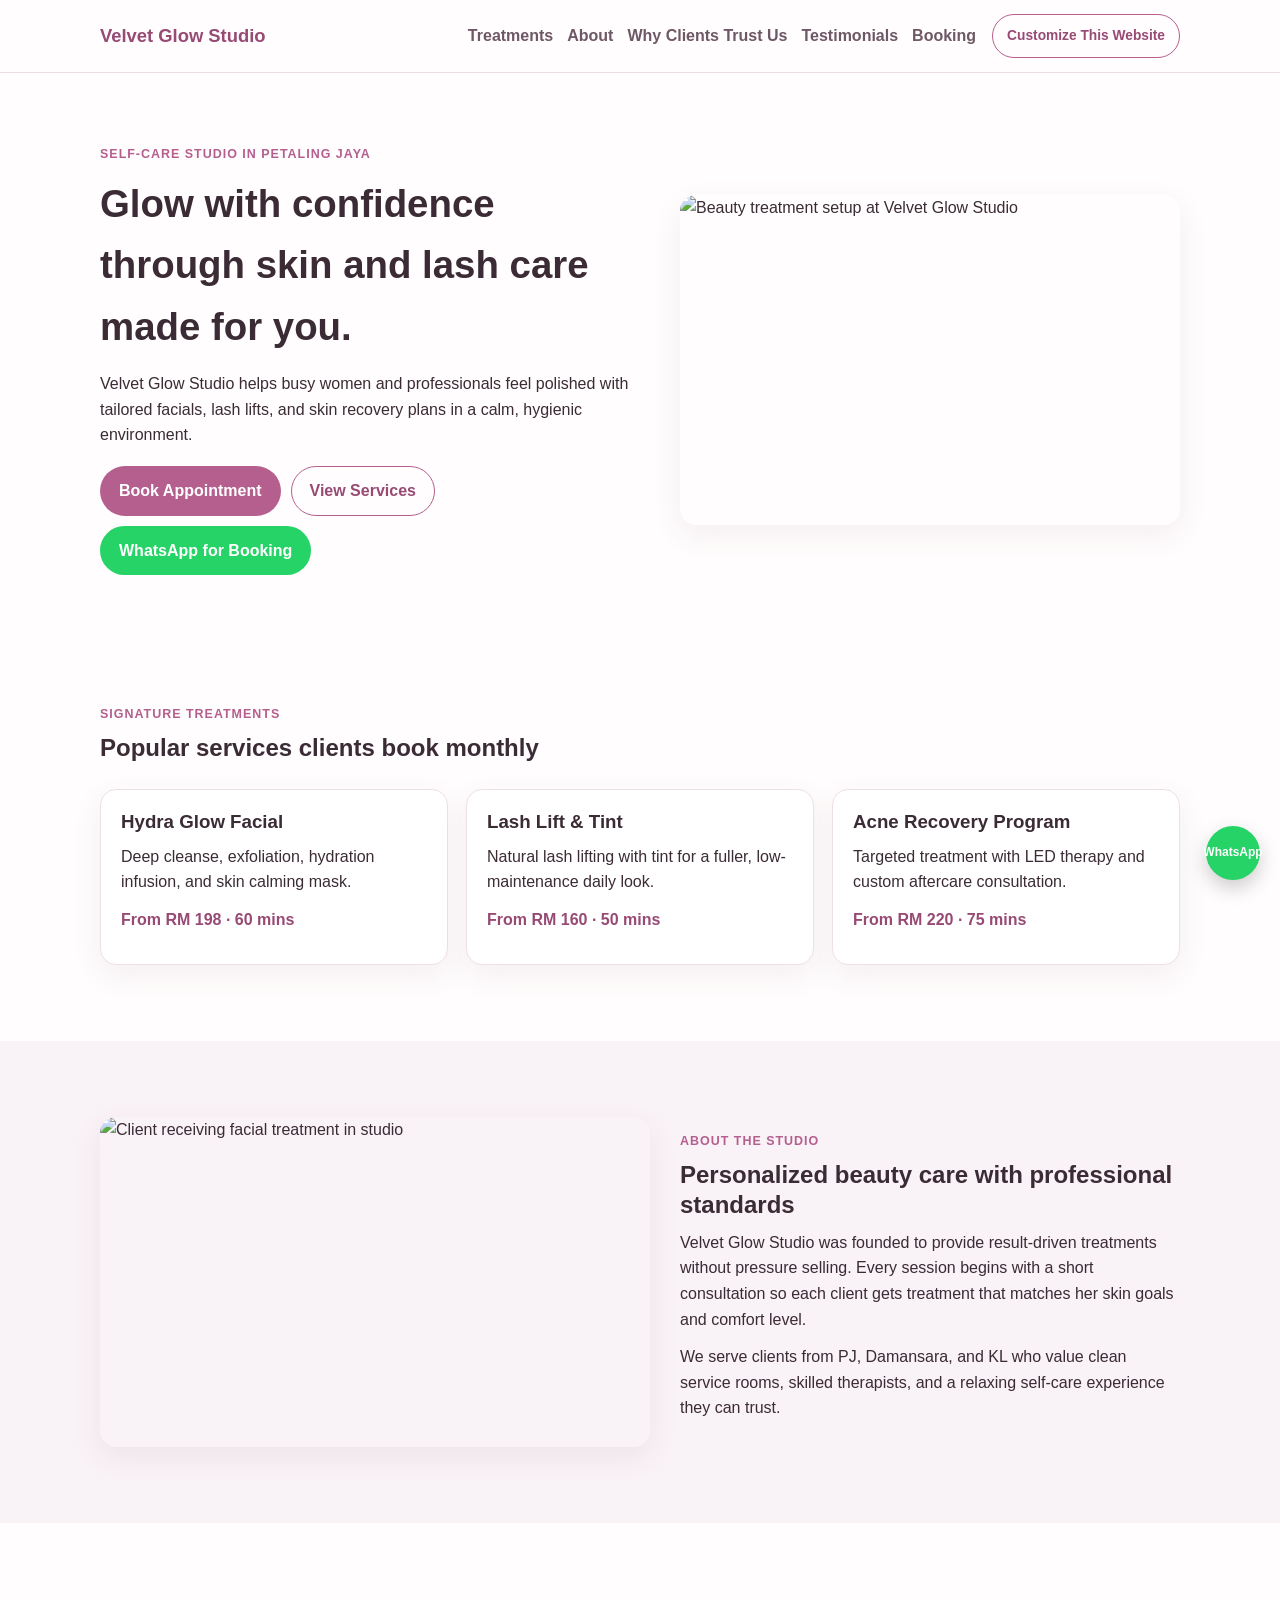
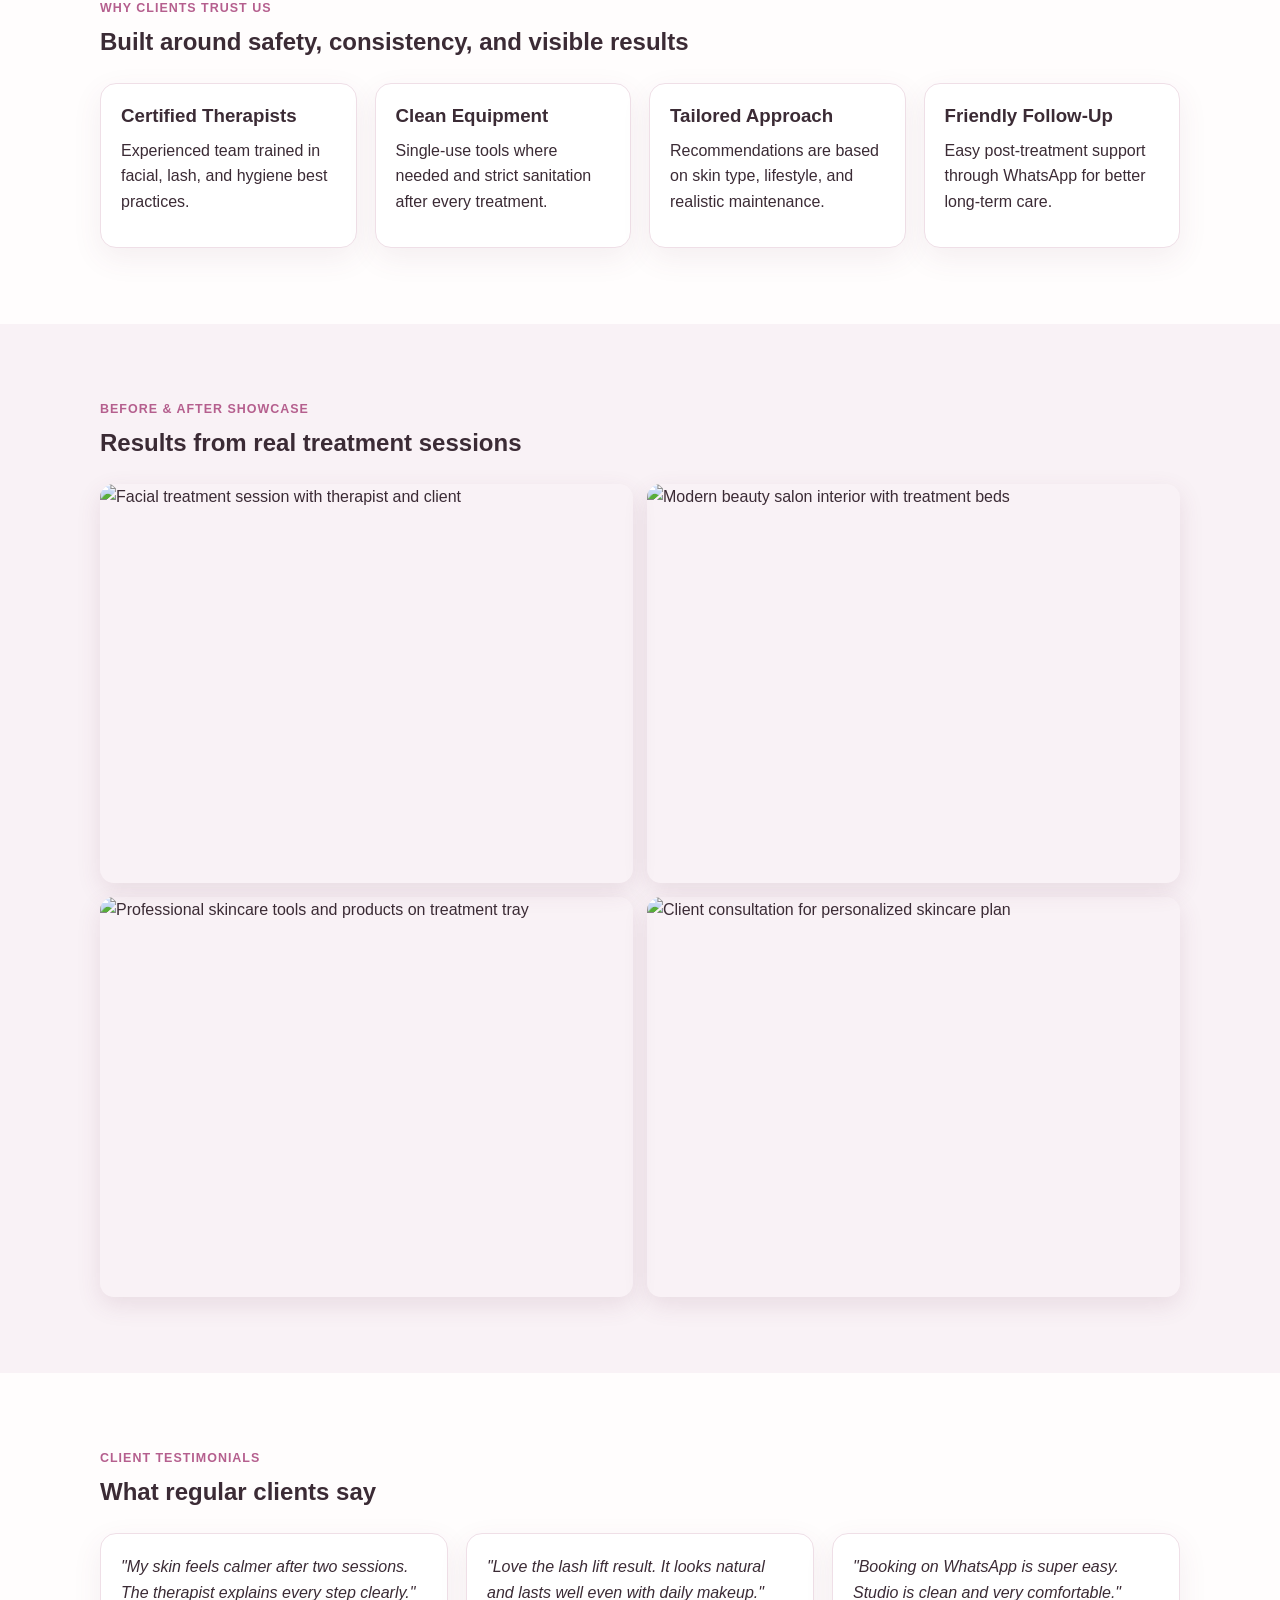
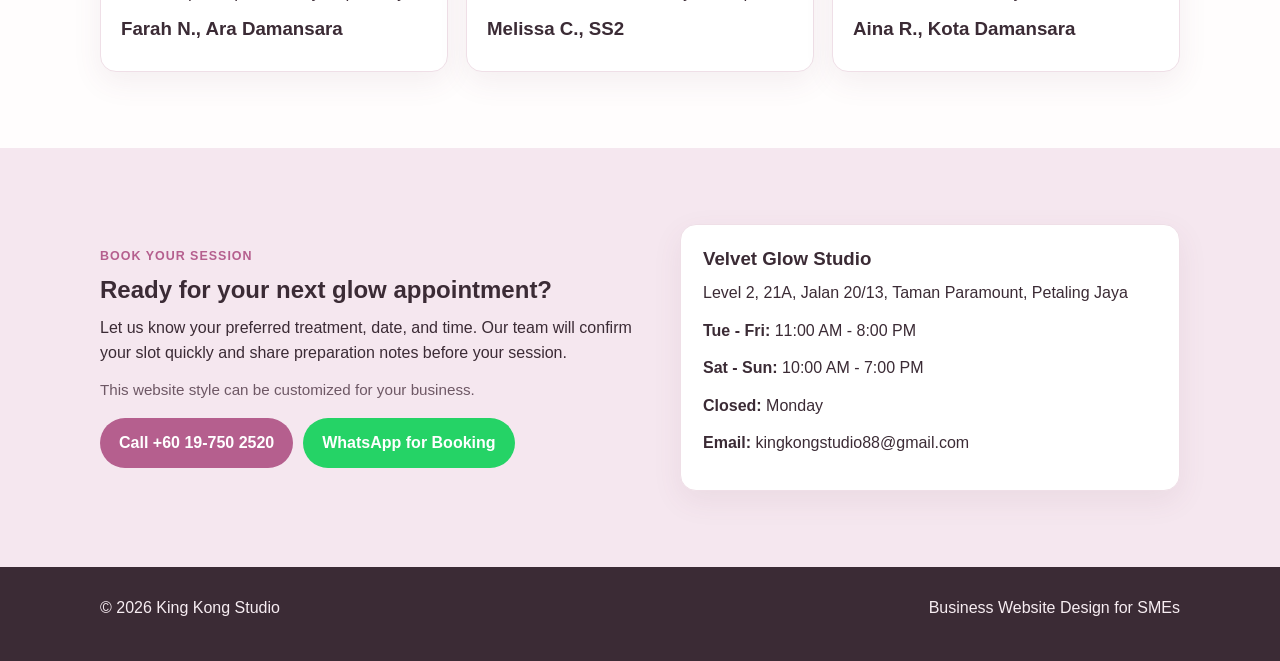
==== beauty-salon-demo/index.html @ 2377748d "Add files via upload" ====
<!doctype html>
<html lang="en">
  <head>
    <meta charset="UTF-8" />
    <meta name="viewport" content="width=device-width, initial-scale=1.0" />
    <title>Velvet Glow Studio | Beauty & Skin Care in Petaling Jaya</title>
    <meta
      name="description"
      content="Velvet Glow Studio offers professional facials, lash services, and skin treatments in Petaling Jaya. Book appointment or WhatsApp for booking."
    />
    <link rel="stylesheet" href="style.css" />
  </head>
  <body>
    <!-- Replace with real business name -->
    <header class="site-header">
      <div class="container header-inner">
        <a class="logo" href="#top" aria-label="Velvet Glow Studio home">Velvet Glow Studio</a>
        <button class="nav-toggle" aria-label="Toggle navigation" aria-expanded="false">Menu</button>
        <nav class="main-nav" aria-label="Main navigation">
          <a href="#services">Treatments</a>
          <a href="#about">About</a>
          <a href="#trust">Why Clients Trust Us</a>
          <a href="#testimonials">Testimonials</a>
          <a href="#booking">Booking</a>
        </nav>
        <a class="btn btn-outline desktop-cta header-customize" href="#booking">Customize This Website</a>
      </div>
    </header>

    <main id="top">
      <section class="hero">
        <div class="container hero-grid">
          <div>
            <p class="eyebrow">Self-Care Studio in Petaling Jaya</p>
            <h1>Glow with confidence through skin and lash care made for you.</h1>
            <p>
              Velvet Glow Studio helps busy women and professionals feel polished with tailored
              facials, lash lifts, and skin recovery plans in a calm, hygienic environment.
            </p>
            <div class="hero-actions">
              <a class="btn btn-primary" href="#booking">Book Appointment</a>
              <a class="btn btn-outline" href="#services">View Services</a>
              <!-- Replace with real WhatsApp number -->
              <a
                class="btn btn-whatsapp"
                href="https://wa.me/60197502520"
                target="_blank"
                rel="noopener noreferrer"
                >WhatsApp for Booking</a
              >
            </div>
          </div>
          <div class="hero-image">
            <!-- Replace with your real hero salon image -->
            <img src="https://images.unsplash.com/photo-1552693673-1bf958298935?auto=format&fit=crop&w=1200&q=80" alt="Beauty treatment setup at Velvet Glow Studio" />
          </div>
        </div>
      </section>

      <section class="section" id="services">
        <div class="container">
          <div class="section-head">
            <p class="eyebrow">Signature Treatments</p>
            <h2>Popular services clients book monthly</h2>
          </div>
          <div class="card-grid three-cols">
            <article class="card">
              <h3>Hydra Glow Facial</h3>
              <p>Deep cleanse, exfoliation, hydration infusion, and skin calming mask.</p>
              <p class="meta">From RM 198 · 60 mins</p>
            </article>
            <article class="card">
              <h3>Lash Lift & Tint</h3>
              <p>Natural lash lifting with tint for a fuller, low-maintenance daily look.</p>
              <p class="meta">From RM 160 · 50 mins</p>
            </article>
            <article class="card">
              <h3>Acne Recovery Program</h3>
              <p>Targeted treatment with LED therapy and custom aftercare consultation.</p>
              <p class="meta">From RM 220 · 75 mins</p>
            </article>
          </div>
        </div>
      </section>

      <section class="section alt-bg" id="about">
        <div class="container split">
          <div class="image-frame">
            <!-- Replace with your real team/studio image -->
            <img src="https://images.unsplash.com/photo-1522337360788-8b13dee7a37e?auto=format&fit=crop&w=1200&q=80" alt="Client receiving facial treatment in studio" />
          </div>
          <div>
            <p class="eyebrow">About The Studio</p>
            <h2>Personalized beauty care with professional standards</h2>
            <p>
              Velvet Glow Studio was founded to provide result-driven treatments without pressure
              selling. Every session begins with a short consultation so each client gets treatment
              that matches her skin goals and comfort level.
            </p>
            <p>
              We serve clients from PJ, Damansara, and KL who value clean service rooms, skilled
              therapists, and a relaxing self-care experience they can trust.
            </p>
          </div>
        </div>
      </section>

      <section class="section" id="trust">
        <div class="container">
          <div class="section-head">
            <p class="eyebrow">Why Clients Trust Us</p>
            <h2>Built around safety, consistency, and visible results</h2>
          </div>
          <div class="card-grid four-cols">
            <article class="card">
              <h3>Certified Therapists</h3>
              <p>Experienced team trained in facial, lash, and hygiene best practices.</p>
            </article>
            <article class="card">
              <h3>Clean Equipment</h3>
              <p>Single-use tools where needed and strict sanitation after every treatment.</p>
            </article>
            <article class="card">
              <h3>Tailored Approach</h3>
              <p>Recommendations are based on skin type, lifestyle, and realistic maintenance.</p>
            </article>
            <article class="card">
              <h3>Friendly Follow-Up</h3>
              <p>Easy post-treatment support through WhatsApp for better long-term care.</p>
            </article>
          </div>
        </div>
      </section>

      <section class="section alt-bg" id="gallery">
        <div class="container">
          <div class="section-head">
            <p class="eyebrow">Before & After Showcase</p>
            <h2>Results from real treatment sessions</h2>
          </div>
          <div class="gallery-grid">
            <!-- Replace with your own beauty salon photos -->
            <img src="https://images.unsplash.com/photo-1519823551278-64ac92734fb1?auto=format&fit=crop&w=1000&q=80" alt="Facial treatment session with therapist and client" />
            <img src="https://images.unsplash.com/photo-1521590832167-7bcbfaa6381f?auto=format&fit=crop&w=1000&q=80" alt="Modern beauty salon interior with treatment beds" />
            <img src="https://images.unsplash.com/photo-1570172619644-dfd03ed5d881?auto=format&fit=crop&w=1000&q=80" alt="Professional skincare tools and products on treatment tray" />
            <img src="https://images.unsplash.com/photo-1560066984-138dadb4c035?auto=format&fit=crop&w=1000&q=80" alt="Client consultation for personalized skincare plan" />
          </div>
        </div>
      </section>

      <section class="section" id="testimonials">
        <div class="container">
          <div class="section-head">
            <p class="eyebrow">Client Testimonials</p>
            <h2>What regular clients say</h2>
          </div>
          <div class="card-grid three-cols">
            <article class="card testimonial">
              <p>"My skin feels calmer after two sessions. The therapist explains every step clearly."</p>
              <h3>Farah N., Ara Damansara</h3>
            </article>
            <article class="card testimonial">
              <p>"Love the lash lift result. It looks natural and lasts well even with daily makeup."</p>
              <h3>Melissa C., SS2</h3>
            </article>
            <article class="card testimonial">
              <p>"Booking on WhatsApp is super easy. Studio is clean and very comfortable."</p>
              <h3>Aina R., Kota Damansara</h3>
            </article>
          </div>
        </div>
      </section>

      <section class="section cta" id="booking">
        <div class="container split">
          <div>
            <!-- CONTACT DETAILS START: phone, WhatsApp, email, address, business hours -->
            <p class="eyebrow">Book Your Session</p>
            <h2>Ready for your next glow appointment?</h2>
            <p>
              Let us know your preferred treatment, date, and time. Our team will confirm your
              slot quickly and share preparation notes before your session.
            </p>
            <p class="customize-note">This website style can be customized for your business.</p>
            <div class="actions">
              <!-- Replace with real phone number -->
              <a class="btn btn-primary" href="tel:+60197502520">Call +60 19-750 2520</a>
              <!-- Replace with real WhatsApp number -->
              <a
                class="btn btn-whatsapp"
                href="https://wa.me/60197502520"
                target="_blank"
                rel="noopener noreferrer"
                >WhatsApp for Booking</a
              >
            </div>
          </div>
          <div class="booking-card">
            <!-- Replace business name, address, opening hours, and email -->
            <h3>Velvet Glow Studio</h3>
            <p>Level 2, 21A, Jalan 20/13, Taman Paramount, Petaling Jaya</p>
            <p><strong>Tue - Fri:</strong> 11:00 AM - 8:00 PM</p>
            <p><strong>Sat - Sun:</strong> 10:00 AM - 7:00 PM</p>
            <p><strong>Closed:</strong> Monday</p>
            <p><strong>Email:</strong> kingkongstudio88@gmail.com</p>
          </div>
          <!-- CONTACT DETAILS END -->
        </div>
      </section>
    </main>

    <footer class="site-footer">
      <div class="container footer-inner">
        <p>&copy; 2026 King Kong Studio</p>
        <p>Business Website Design for SMEs</p>
      </div>
    </footer>

    <a
      class="floating-whatsapp"
      href="https://wa.me/60197502520"
      target="_blank"
      rel="noopener noreferrer"
      aria-label="Contact us on WhatsApp"
      >WhatsApp</a
    >

    <script src="script.js"></script>
  </body>
</html>
---- beauty-salon-demo/style.css ----
:root {
  --bg: #fffdfd;
  --surface: #ffffff;
  --surface-alt: #f9f2f6;
  --text: #3b2b35;
  --muted: #6e5865;
  --primary: #b55f8e;
  --primary-dark: #974a74;
  --accent: #d2a9bf;
  --border: #ecdce4;
  --card-border: #efdfE7;
  --whatsapp: #25d366;
  --whatsapp-dark: #1ca653;
  --cta-bg: #f5e7ef;
  --footer-bg: #3b2b35;
  --footer-text: #f7edf2;
  --radius: 16px;
  --container: 1080px;
  --shadow: 0 10px 30px rgba(113, 61, 88, 0.08);
  --shadow-hover: 0 14px 36px rgba(113, 61, 88, 0.14);
}

* {
  box-sizing: border-box;
}

html {
  scroll-behavior: smooth;
}

body {
  margin: 0;
  font-family: "Trebuchet MS", "Segoe UI", sans-serif;
  color: var(--text);
  background: var(--bg);
  line-height: 1.6;
}

img {
  width: 100%;
  display: block;
  border-radius: var(--radius);
}

a {
  color: inherit;
  text-decoration: none;
}

.container {
  width: min(92%, var(--container));
  margin: 0 auto;
}

.section {
  padding: 76px 0;
}

.alt-bg {
  background: var(--surface-alt);
}

.site-header {
  position: sticky;
  top: 0;
  z-index: 10;
  background: rgba(255, 253, 253, 0.94);
  border-bottom: 1px solid var(--border);
}

.header-inner {
  min-height: 72px;
  display: flex;
  align-items: center;
  gap: 16px;
}

.logo {
  font-weight: 800;
  font-size: 1.15rem;
  color: var(--primary-dark);
}

.main-nav {
  display: flex;
  gap: 14px;
  margin-left: auto;
}

.main-nav a {
  color: var(--muted);
  font-weight: 600;
}

.main-nav a:hover {
  color: var(--primary-dark);
}

.nav-toggle {
  display: none;
}

.btn {
  display: inline-flex;
  align-items: center;
  justify-content: center;
  border-radius: 999px;
  border: 1px solid transparent;
  padding: 11px 18px;
  min-height: 44px;
  font-weight: 700;
  transition: 0.2s ease;
}

.btn:hover {
  transform: translateY(-1px);
}

.btn-primary {
  background: var(--primary);
  color: #fff;
}

.btn-primary:hover {
  background: var(--primary-dark);
}

.btn-outline {
  color: var(--primary-dark);
  border-color: var(--primary);
}

.btn-outline:hover {
  background: rgba(181, 95, 142, 0.1);
}

.header-customize {
  padding: 8px 14px;
  font-size: 0.86rem;
}

.btn-whatsapp {
  background: var(--whatsapp);
  color: #fff;
}

.btn-whatsapp:hover {
  background: var(--whatsapp-dark);
}

.hero {
  padding: 72px 0 54px;
}

.hero-grid,
.split {
  display: grid;
  grid-template-columns: 1.1fr 1fr;
  gap: 30px;
  align-items: center;
}

.hero h1 {
  margin: 0 0 14px;
  font-size: clamp(1.9rem, 3vw, 3rem);
}

.hero-actions {
  margin-top: 18px;
  display: flex;
  flex-wrap: wrap;
  gap: 10px;
}

.hero-image img,
.image-frame img {
  min-height: 330px;
  object-fit: cover;
  box-shadow: var(--shadow);
}

.eyebrow {
  margin: 0 0 8px;
  font-weight: 700;
  text-transform: uppercase;
  letter-spacing: 0.08em;
  font-size: 0.78rem;
  color: var(--primary);
}

h2,
h3 {
  margin: 0 0 10px;
  line-height: 1.25;
}

p {
  margin: 0 0 12px;
}

.section-head {
  margin-bottom: 26px;
}

.card-grid {
  display: grid;
  gap: 18px;
}

.three-cols {
  grid-template-columns: repeat(3, minmax(0, 1fr));
}

.four-cols {
  grid-template-columns: repeat(4, minmax(0, 1fr));
}

.card {
  background: var(--surface);
  border: 1px solid var(--card-border);
  border-radius: var(--radius);
  padding: 20px;
  box-shadow: var(--shadow);
  transition: transform 0.2s ease, box-shadow 0.2s ease;
}

.card:hover {
  transform: translateY(-3px);
  box-shadow: var(--shadow-hover);
}

.meta {
  color: var(--primary-dark);
  font-weight: 700;
}

.gallery-grid {
  display: grid;
  gap: 14px;
  grid-template-columns: repeat(2, minmax(0, 1fr));
}

.gallery-grid img {
  min-height: 240px;
  height: 100%;
  aspect-ratio: 4 / 3;
  object-fit: cover;
  border-radius: 14px;
  box-shadow: 0 8px 24px rgba(113, 61, 88, 0.12);
}

.testimonial p {
  font-style: italic;
}

.cta {
  background: var(--cta-bg);
}

.actions {
  margin-top: 16px;
  display: flex;
  flex-wrap: wrap;
  gap: 10px;
}

.customize-note {
  color: var(--muted);
  font-size: 0.95rem;
  margin-bottom: 6px;
}

.booking-card {
  background: var(--surface);
  border: 1px solid var(--card-border);
  border-radius: var(--radius);
  padding: 22px;
  box-shadow: var(--shadow);
}

.site-footer {
  background: var(--footer-bg);
  color: var(--footer-text);
  padding: 28px 0;
}

.footer-inner {
  display: flex;
  justify-content: space-between;
  gap: 12px;
  flex-wrap: wrap;
}

.floating-whatsapp {
  position: fixed;
  right: 20px;
  bottom: calc(20px + env(safe-area-inset-bottom));
  width: 54px;
  height: 54px;
  border-radius: 50%;
  display: inline-flex;
  align-items: center;
  justify-content: center;
  background: var(--whatsapp);
  color: #fff;
  font-size: 0.75rem;
  font-weight: 800;
  text-decoration: none;
  box-shadow: 0 8px 20px rgba(0, 0, 0, 0.2);
  z-index: 40;
  transition: transform 0.2s ease, background 0.2s ease;
}

.floating-whatsapp:hover {
  background: var(--whatsapp-dark);
  transform: translateY(-2px);
}

@media (max-width: 1024px) {
  .four-cols {
    grid-template-columns: repeat(2, minmax(0, 1fr));
  }
}

@media (max-width: 860px) {
  .section {
    padding: 60px 0;
  }

  .desktop-cta {
    display: none;
  }

  .nav-toggle {
    display: inline-flex;
    margin-left: auto;
    border: 1px solid var(--border);
    border-radius: 999px;
    padding: 8px 14px;
    background: #fff;
    font-weight: 700;
  }

  .main-nav {
    display: none;
    position: absolute;
    top: 72px;
    left: 4%;
    right: 4%;
    flex-direction: column;
    background: #fff;
    border: 1px solid var(--border);
    border-radius: 12px;
    padding: 12px;
  }

  .main-nav.open {
    display: flex;
  }

  .hero-grid,
  .split,
  .three-cols,
  .gallery-grid {
    grid-template-columns: 1fr;
  }

  .hero-image img,
  .image-frame img {
    min-height: 250px;
  }

  .floating-whatsapp {
    right: 14px;
    bottom: calc(14px + env(safe-area-inset-bottom));
    width: 52px;
    height: 52px;
  }
}
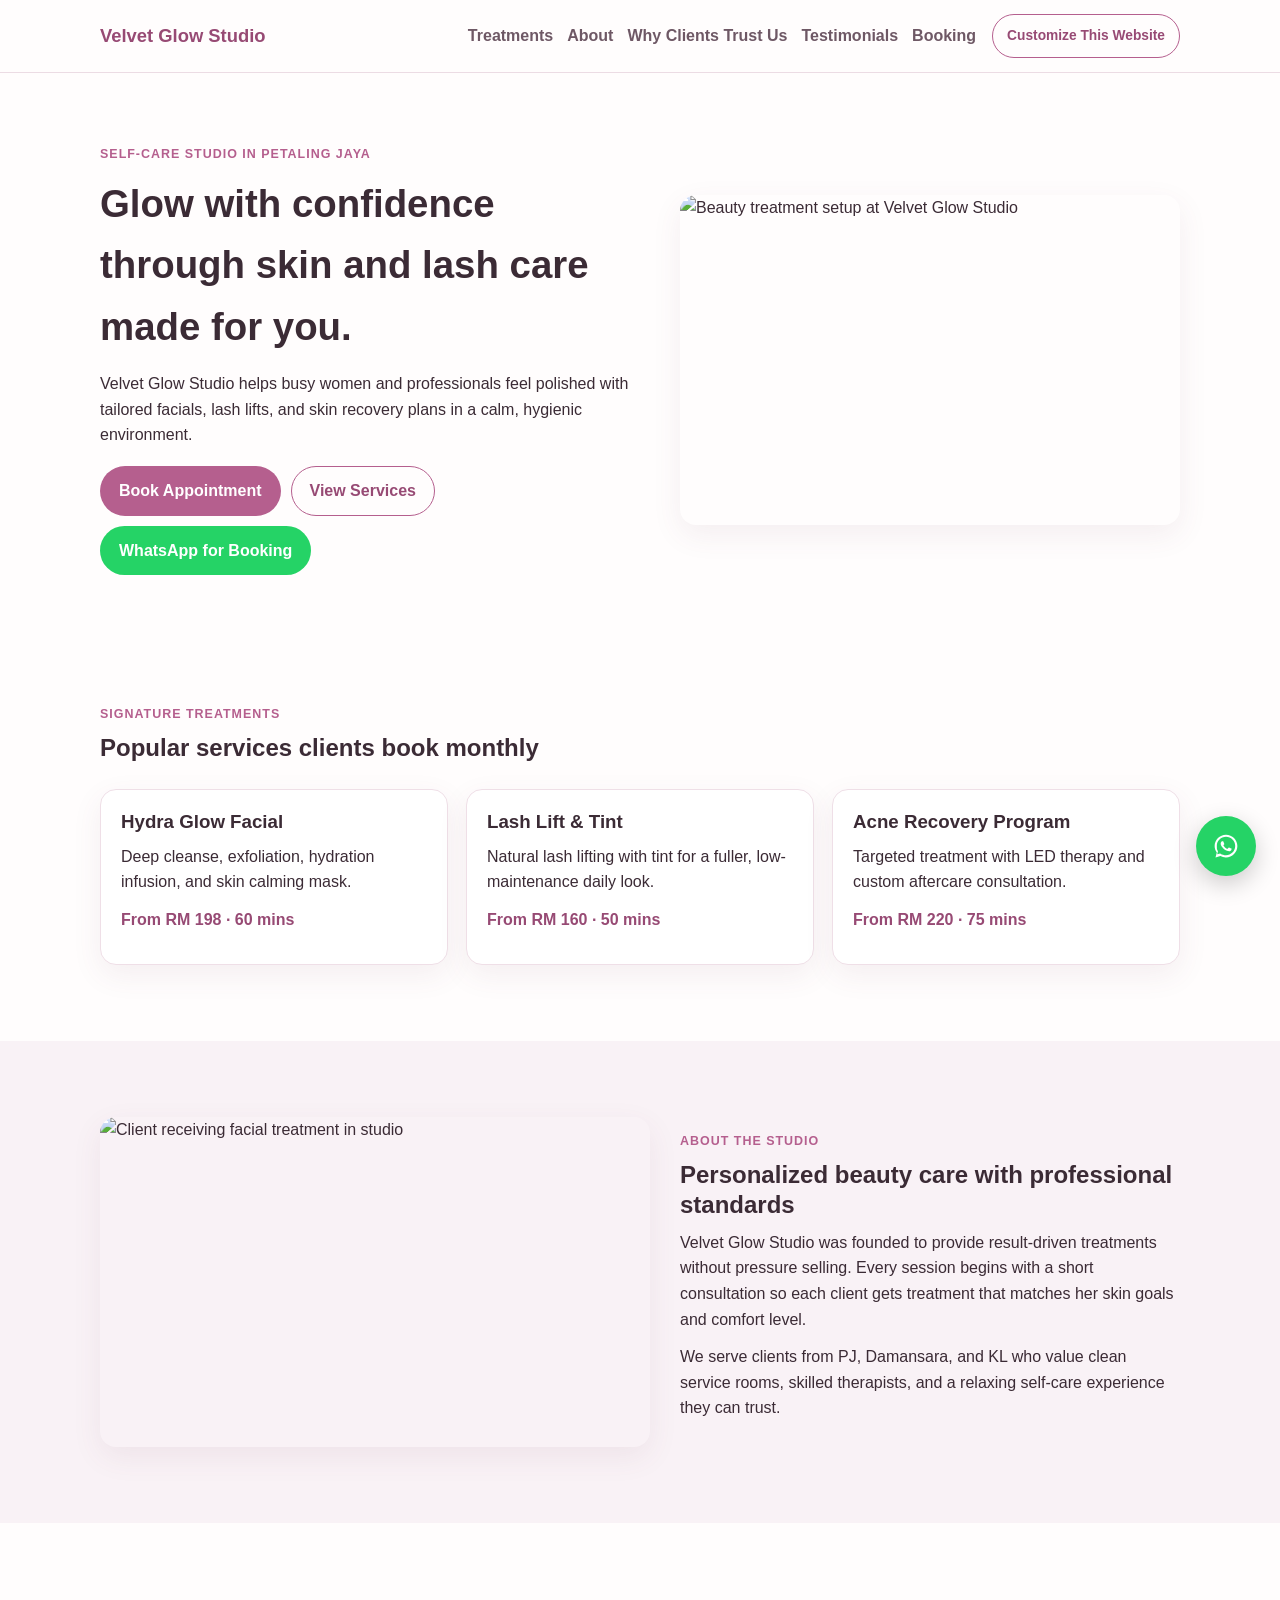
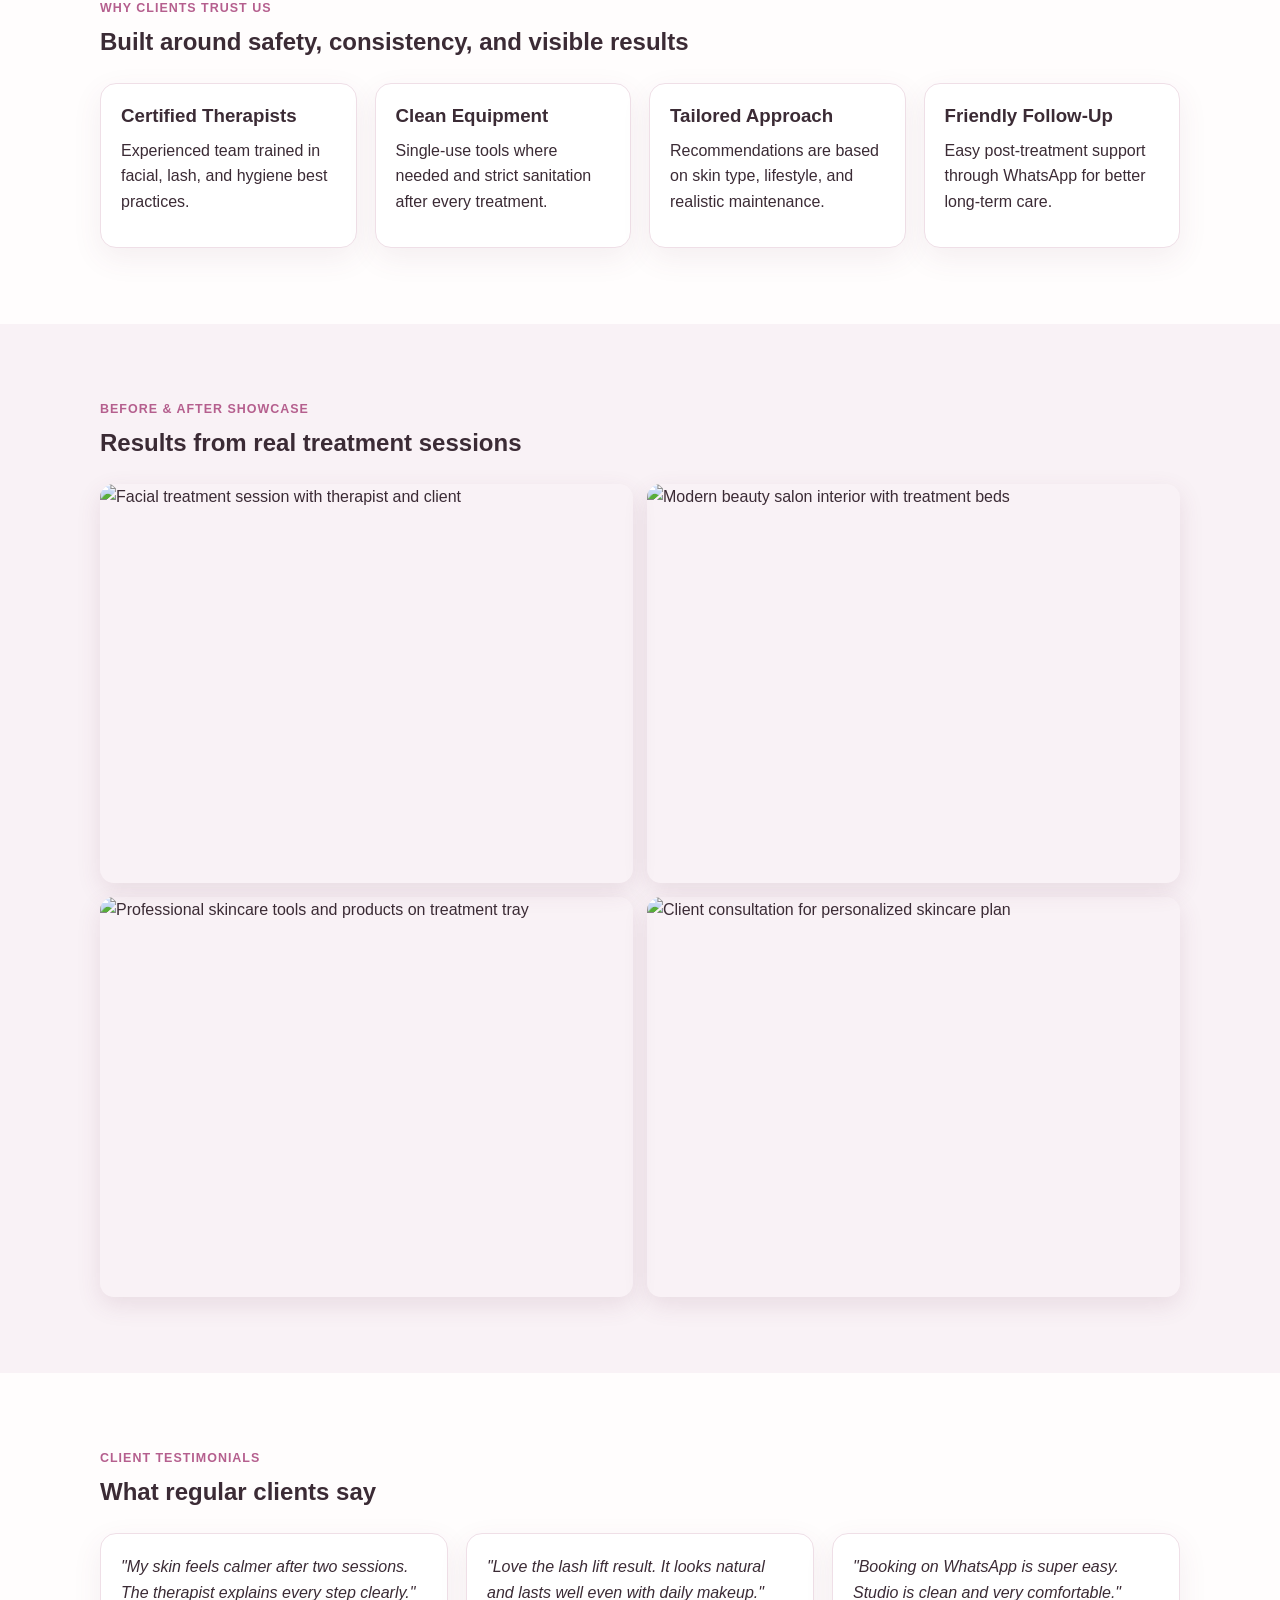
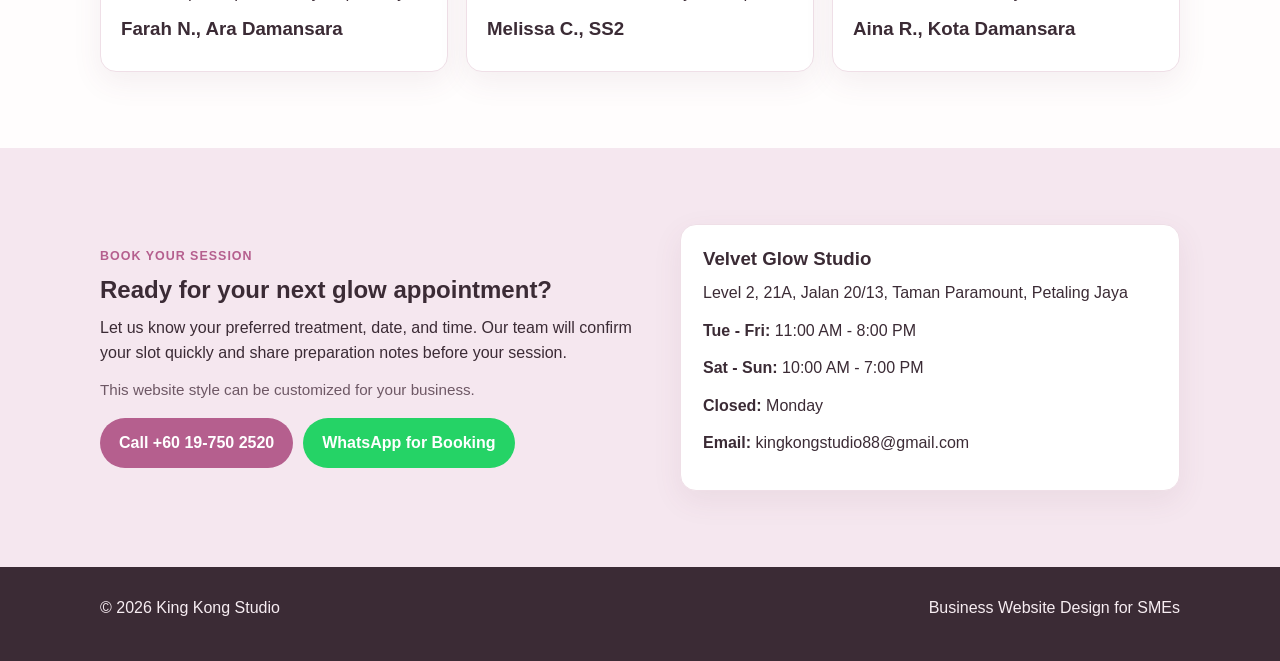
==== commit 532f0a9b: "Update landing page UI and demo assets" ====
--- a/beauty-salon-demo/index.html
+++ b/beauty-salon-demo/index.html
@@ -216,14 +216,11 @@
       </div>
     </footer>
 
-    <a
-      class="floating-whatsapp"
-      href="https://wa.me/60197502520"
-      target="_blank"
-      rel="noopener noreferrer"
-      aria-label="Contact us on WhatsApp"
-      >WhatsApp</a
-    >
+    <a class="whatsapp-float" href="https://wa.me/60197502520" target="_blank" rel="noopener noreferrer" aria-label="Contact us on WhatsApp">
+      <svg viewBox="0 0 32 32" xmlns="http://www.w3.org/2000/svg">
+        <path d="M16 3C8.83 3 3 8.83 3 16c0 2.82.92 5.41 2.47 7.5L4 29l5.66-1.47A12.94 12.94 0 0016 29c7.17 0 13-5.83 13-13S23.17 3 16 3zm0 23.5c-2.29 0-4.42-.62-6.24-1.7l-.45-.27-3.36.87.9-3.27-.29-.47A10.45 10.45 0 015.5 16C5.5 10.2 10.2 5.5 16 5.5S26.5 10.2 26.5 16 21.8 26.5 16 26.5zm5.73-7.77c-.31-.16-1.84-.91-2.12-1.02-.28-.1-.48-.16-.69.16-.2.31-.79 1.02-.96 1.23-.17.21-.34.23-.65.08-.31-.16-1.3-.48-2.48-1.53-.92-.82-1.54-1.83-1.72-2.14-.18-.31-.02-.48.14-.63.14-.14.31-.34.47-.51.16-.17.21-.28.31-.47.1-.2.05-.37-.02-.53-.07-.16-.69-1.66-.94-2.27-.25-.6-.5-.52-.69-.53l-.59-.01c-.2 0-.53.07-.81.37-.28.31-1.06 1.03-1.06 2.51s1.09 2.91 1.24 3.11c.16.2 2.15 3.29 5.2 4.61.73.32 1.3.51 1.75.65.73.23 1.39.2 1.91.12.58-.09 1.84-.75 2.1-1.47.26-.72.26-1.33.18-1.47-.07-.14-.28-.23-.59-.39z"/>
+      </svg>
+    </a>
 
     <script src="script.js"></script>
   </body>
--- a/beauty-salon-demo/style.css
+++ b/beauty-salon-demo/style.css
@@ -291,29 +291,34 @@
   flex-wrap: wrap;
 }
 
-.floating-whatsapp {
+.whatsapp-float {
   position: fixed;
-  right: 20px;
-  bottom: calc(20px + env(safe-area-inset-bottom));
-  width: 54px;
-  height: 54px;
+  bottom: calc(24px + env(safe-area-inset-bottom));
+  right: 24px;
+  background: #25d366;
+  width: 60px;
+  height: 60px;
   border-radius: 50%;
-  display: inline-flex;
+  display: flex;
   align-items: center;
   justify-content: center;
-  background: var(--whatsapp);
-  color: #fff;
-  font-size: 0.75rem;
-  font-weight: 800;
   text-decoration: none;
-  box-shadow: 0 8px 20px rgba(0, 0, 0, 0.2);
+  box-shadow: 0 8px 24px rgba(0, 0, 0, 0.2);
+  cursor: pointer;
   z-index: 40;
-  transition: transform 0.2s ease, background 0.2s ease;
-}
-
-.floating-whatsapp:hover {
-  background: var(--whatsapp-dark);
-  transform: translateY(-2px);
+  transition: transform 0.15s ease, box-shadow 0.15s ease;
+}
+
+.whatsapp-float:hover {
+  transform: translateY(-3px);
+  box-shadow: 0 12px 28px rgba(0, 0, 0, 0.25);
+}
+
+.whatsapp-float svg {
+  width: 28px;
+  height: 28px;
+  fill: white;
+  display: block;
 }
 
 @media (max-width: 1024px) {
@@ -370,10 +375,10 @@
     min-height: 250px;
   }
 
-  .floating-whatsapp {
-    right: 14px;
-    bottom: calc(14px + env(safe-area-inset-bottom));
-    width: 52px;
-    height: 52px;
-  }
-}
+  .whatsapp-float {
+    right: 16px;
+    bottom: calc(16px + env(safe-area-inset-bottom));
+    width: 60px;
+    height: 60px;
+  }
+}
